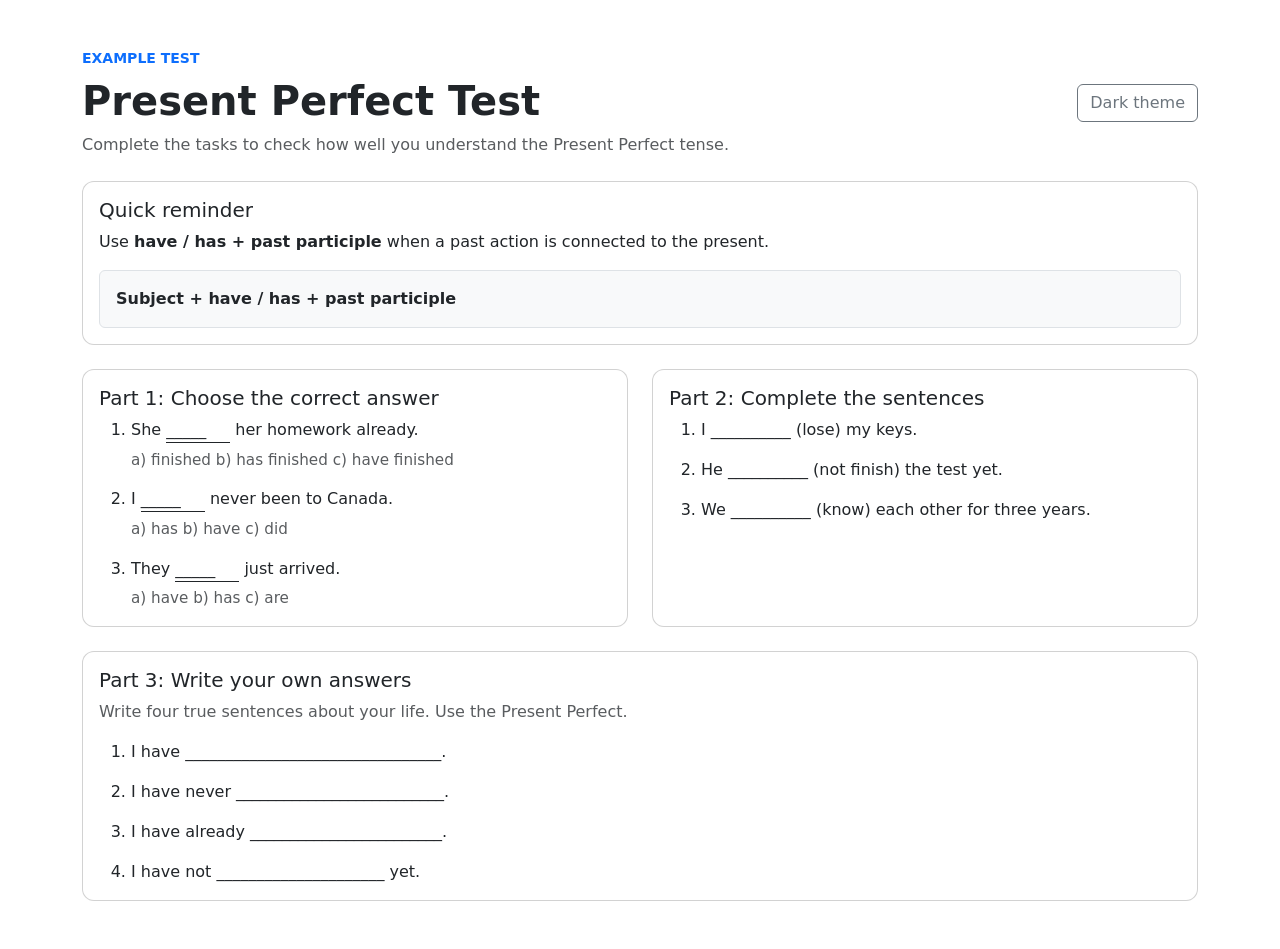
==== example/index.html @ 0cc06f7f "Reset the template to one example page Keep the repository as a clean reusable GitHub Pages template" ====
<!doctype html>
<html lang="en" data-bs-theme="light">
  <head>
    <meta charset="utf-8" />
    <meta name="viewport" content="width=device-width, initial-scale=1" />
    <meta name="description" content="Present Perfect test example for English homework pages." />
    <title>Present Perfect Test Example</title>
    <link
      href="https://cdn.jsdelivr.net/npm/bootstrap@5.3.3/dist/css/bootstrap.min.css"
      rel="stylesheet"
      integrity="sha384-QWTKZyjpPEjISv5WaRU9Oer+R4JWeY60nQxYfktGOuQ1Pd1zYhz+N1meN+M2Dmx"
      crossorigin="anonymous"
    />
    <link rel="stylesheet" href="style.css" />
  </head>
  <body>
    <main class="container py-4 py-md-5">
      <header class="d-flex flex-column flex-md-row align-items-start align-items-md-center justify-content-between gap-3 mb-4">
        <div>
          <p class="text-primary fw-semibold text-uppercase small mb-2">Example test</p>
          <h1 class="display-6 fw-bold mb-2">Present Perfect Test</h1>
          <p class="text-body-secondary mb-0">
            Complete the tasks to check how well you understand the Present Perfect tense.
          </p>
        </div>

        <button class="btn btn-outline-secondary" type="button" id="themeToggle" aria-pressed="false">
          Dark theme
        </button>
      </header>

      <section class="card mb-4">
        <div class="card-body">
          <h2 class="h5 card-title">Quick reminder</h2>
          <p class="card-text mb-3">
            Use <strong>have / has + past participle</strong> when a past action is connected to the present.
          </p>
          <div class="formula rounded border p-3">
            Subject + have / has + past participle
          </div>
        </div>
      </section>

      <section class="row g-4">
        <div class="col-12 col-lg-6">
          <article class="card h-100">
            <div class="card-body">
              <h2 class="h5 card-title">Part 1: Choose the correct answer</h2>
              <ol class="mb-0">
                <li class="mb-3">
                  She <span class="blank">_____</span> her homework already.
                  <div class="answers">a) finished b) has finished c) have finished</div>
                </li>
                <li class="mb-3">
                  I <span class="blank">_____</span> never been to Canada.
                  <div class="answers">a) has b) have c) did</div>
                </li>
                <li>
                  They <span class="blank">_____</span> just arrived.
                  <div class="answers">a) have b) has c) are</div>
                </li>
              </ol>
            </div>
          </article>
        </div>

        <div class="col-12 col-lg-6">
          <article class="card h-100">
            <div class="card-body">
              <h2 class="h5 card-title">Part 2: Complete the sentences</h2>
              <ol class="mb-0">
                <li class="mb-3">I __________ (lose) my keys.</li>
                <li class="mb-3">He __________ (not finish) the test yet.</li>
                <li>We __________ (know) each other for three years.</li>
              </ol>
            </div>
          </article>
        </div>

        <div class="col-12">
          <article class="card">
            <div class="card-body">
              <h2 class="h5 card-title">Part 3: Write your own answers</h2>
              <p class="text-body-secondary">
                Write four true sentences about your life. Use the Present Perfect.
              </p>
              <ol class="mb-0">
                <li class="mb-3">I have ________________________________.</li>
                <li class="mb-3">I have never __________________________.</li>
                <li class="mb-3">I have already ________________________.</li>
                <li>I have not _____________________ yet.</li>
              </ol>
            </div>
          </article>
        </div>
      </section>
    </main>

    <script
      src="https://cdn.jsdelivr.net/npm/bootstrap@5.3.3/dist/js/bootstrap.bundle.min.js"
      integrity="sha384-YvpcrYf0tY3lHB60NNkmXc5s9fDVZLESaAA55NDzOxhy9GkcIdslK1eN7N6jIeHz"
      crossorigin="anonymous"
    ></script>
    <script>
      const root = document.documentElement;
      const button = document.getElementById("themeToggle");
      const savedTheme = localStorage.getItem("theme") || "light";

      function setTheme(theme) {
        root.setAttribute("data-bs-theme", theme);
        localStorage.setItem("theme", theme);
        button.textContent = theme === "dark" ? "Light theme" : "Dark theme";
        button.setAttribute("aria-pressed", String(theme === "dark"));
      }

      setTheme(savedTheme);

      button.addEventListener("click", () => {
        const current = root.getAttribute("data-bs-theme");
        setTheme(current === "dark" ? "light" : "dark");
      });
    </script>
  </body>
</html>
---- example/style.css ----
body {
  min-height: 100vh;
}

.card {
  border-radius: 0.75rem;
}

.formula {
  background: var(--bs-tertiary-bg);
  font-weight: 700;
}

.blank {
  display: inline-block;
  min-width: 4rem;
  border-bottom: 1px solid currentColor;
}

.answers {
  margin-top: 0.35rem;
  color: var(--bs-secondary-color);
  font-size: 0.95rem;
}

@media (max-width: 576px) {
  .display-6 {
    font-size: 2rem;
  }
}
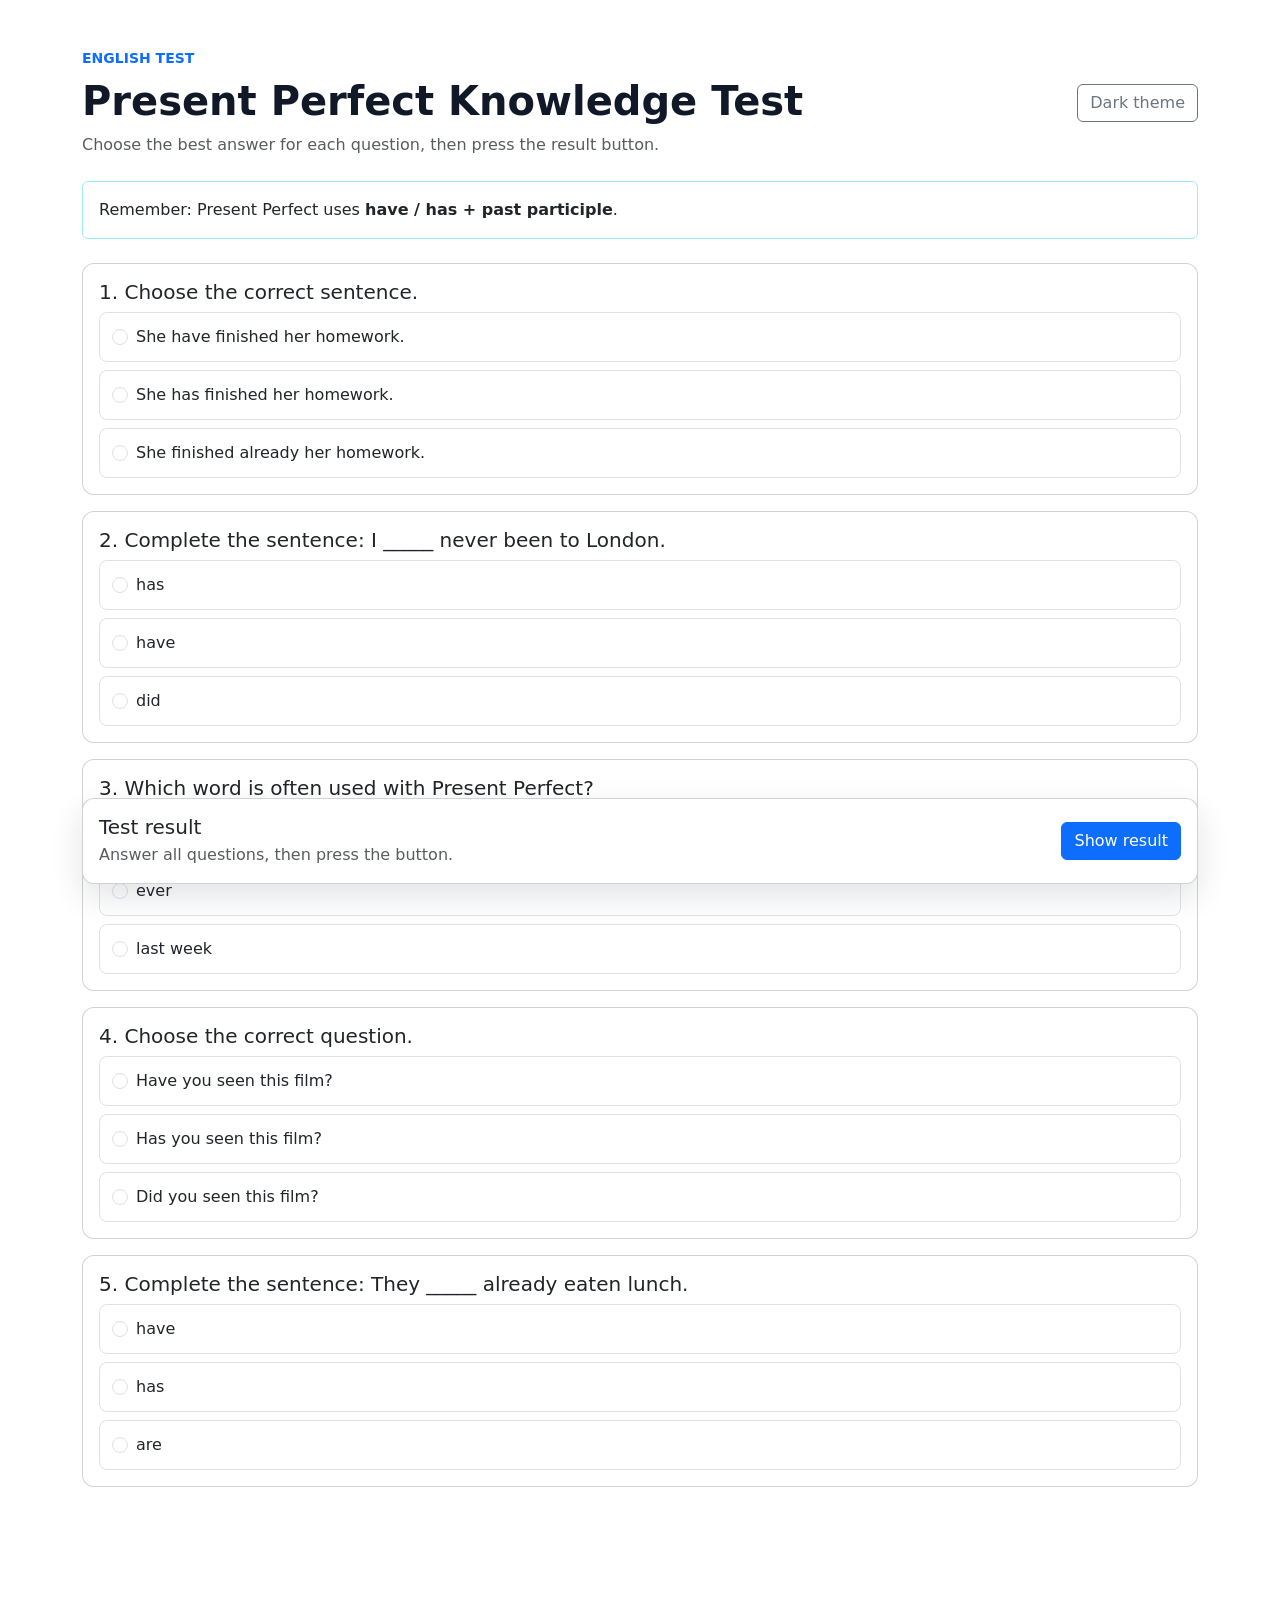
==== commit 9c0fccdf: "Make the example test theme explicit Replace the old example with the interactive Present Perfect te" ====
--- a/example/index.html
+++ b/example/index.html
@@ -3,24 +3,24 @@
   <head>
     <meta charset="utf-8" />
     <meta name="viewport" content="width=device-width, initial-scale=1" />
-    <meta name="description" content="Present Perfect test example for English homework pages." />
-    <title>Present Perfect Test Example</title>
+    <meta name="description" content="Interactive Present Perfect knowledge test." />
+    <title>Present Perfect Knowledge Test</title>
     <link
       href="https://cdn.jsdelivr.net/npm/bootstrap@5.3.3/dist/css/bootstrap.min.css"
       rel="stylesheet"
-      integrity="sha384-QWTKZyjpPEjISv5WaRU9Oer+R4JWeY60nQxYfktGOuQ1Pd1zYhz+N1meN+M2Dmx"
+      integrity="sha384-QWTKZyjpPEjISv5WaRU9OFeRpok6YctnYmDr5pNlyT2bRjXh0JMhjY6hW+ALEwIH"
       crossorigin="anonymous"
     />
     <link rel="stylesheet" href="style.css" />
   </head>
   <body>
     <main class="container py-4 py-md-5">
-      <header class="d-flex flex-column flex-md-row align-items-start align-items-md-center justify-content-between gap-3 mb-4">
+      <header class="d-flex flex-column flex-lg-row align-items-start align-items-lg-center justify-content-between gap-3 mb-4">
         <div>
-          <p class="text-primary fw-semibold text-uppercase small mb-2">Example test</p>
-          <h1 class="display-6 fw-bold mb-2">Present Perfect Test</h1>
+          <p class="text-primary fw-semibold text-uppercase small mb-2">English test</p>
+          <h1 class="display-6 fw-bold mb-2">Present Perfect Knowledge Test</h1>
           <p class="text-body-secondary mb-0">
-            Complete the tasks to check how well you understand the Present Perfect tense.
+            Choose the best answer for each question, then press the result button.
           </p>
         </div>
 
@@ -29,71 +29,125 @@
         </button>
       </header>
 
-      <section class="card mb-4">
-        <div class="card-body">
-          <h2 class="h5 card-title">Quick reminder</h2>
-          <p class="card-text mb-3">
-            Use <strong>have / has + past participle</strong> when a past action is connected to the present.
-          </p>
-          <div class="formula rounded border p-3">
-            Subject + have / has + past participle
+      <section class="alert alert-info mb-4" role="note">
+        Remember: Present Perfect uses <strong>have / has + past participle</strong>.
+      </section>
+
+      <form id="testForm" class="vstack gap-3">
+        <section class="card">
+          <div class="card-body">
+            <h2 class="h5 card-title">1. Choose the correct sentence.</h2>
+            <div class="vstack gap-2">
+              <label class="form-check">
+                <input class="form-check-input" type="radio" name="q1" value="0" />
+                <span class="form-check-label">She have finished her homework.</span>
+              </label>
+              <label class="form-check">
+                <input class="form-check-input" type="radio" name="q1" value="1" />
+                <span class="form-check-label">She has finished her homework.</span>
+              </label>
+              <label class="form-check">
+                <input class="form-check-input" type="radio" name="q1" value="0" />
+                <span class="form-check-label">She finished already her homework.</span>
+              </label>
+            </div>
+          </div>
+        </section>
+
+        <section class="card">
+          <div class="card-body">
+            <h2 class="h5 card-title">2. Complete the sentence: I _____ never been to London.</h2>
+            <div class="vstack gap-2">
+              <label class="form-check">
+                <input class="form-check-input" type="radio" name="q2" value="0" />
+                <span class="form-check-label">has</span>
+              </label>
+              <label class="form-check">
+                <input class="form-check-input" type="radio" name="q2" value="1" />
+                <span class="form-check-label">have</span>
+              </label>
+              <label class="form-check">
+                <input class="form-check-input" type="radio" name="q2" value="0" />
+                <span class="form-check-label">did</span>
+              </label>
+            </div>
+          </div>
+        </section>
+
+        <section class="card">
+          <div class="card-body">
+            <h2 class="h5 card-title">3. Which word is often used with Present Perfect?</h2>
+            <div class="vstack gap-2">
+              <label class="form-check">
+                <input class="form-check-input" type="radio" name="q3" value="0" />
+                <span class="form-check-label">yesterday</span>
+              </label>
+              <label class="form-check">
+                <input class="form-check-input" type="radio" name="q3" value="1" />
+                <span class="form-check-label">ever</span>
+              </label>
+              <label class="form-check">
+                <input class="form-check-input" type="radio" name="q3" value="0" />
+                <span class="form-check-label">last week</span>
+              </label>
+            </div>
+          </div>
+        </section>
+
+        <section class="card">
+          <div class="card-body">
+            <h2 class="h5 card-title">4. Choose the correct question.</h2>
+            <div class="vstack gap-2">
+              <label class="form-check">
+                <input class="form-check-input" type="radio" name="q4" value="1" />
+                <span class="form-check-label">Have you seen this film?</span>
+              </label>
+              <label class="form-check">
+                <input class="form-check-input" type="radio" name="q4" value="0" />
+                <span class="form-check-label">Has you seen this film?</span>
+              </label>
+              <label class="form-check">
+                <input class="form-check-input" type="radio" name="q4" value="0" />
+                <span class="form-check-label">Did you seen this film?</span>
+              </label>
+            </div>
+          </div>
+        </section>
+
+        <section class="card">
+          <div class="card-body">
+            <h2 class="h5 card-title">5. Complete the sentence: They _____ already eaten lunch.</h2>
+            <div class="vstack gap-2">
+              <label class="form-check">
+                <input class="form-check-input" type="radio" name="q5" value="1" />
+                <span class="form-check-label">have</span>
+              </label>
+              <label class="form-check">
+                <input class="form-check-input" type="radio" name="q5" value="0" />
+                <span class="form-check-label">has</span>
+              </label>
+              <label class="form-check">
+                <input class="form-check-input" type="radio" name="q5" value="0" />
+                <span class="form-check-label">are</span>
+              </label>
+            </div>
+          </div>
+        </section>
+
+        <div class="result-panel card">
+          <div class="card-body d-flex flex-column flex-md-row align-items-start align-items-md-center justify-content-between gap-3">
+            <div>
+              <h2 class="h5 mb-1">Test result</h2>
+              <p class="text-body-secondary mb-0" id="resultText">
+                Answer all questions, then press the button.
+              </p>
+            </div>
+            <button class="btn btn-primary" type="button" id="resultButton">
+              Show result
+            </button>
           </div>
         </div>
-      </section>
-
-      <section class="row g-4">
-        <div class="col-12 col-lg-6">
-          <article class="card h-100">
-            <div class="card-body">
-              <h2 class="h5 card-title">Part 1: Choose the correct answer</h2>
-              <ol class="mb-0">
-                <li class="mb-3">
-                  She <span class="blank">_____</span> her homework already.
-                  <div class="answers">a) finished b) has finished c) have finished</div>
-                </li>
-                <li class="mb-3">
-                  I <span class="blank">_____</span> never been to Canada.
-                  <div class="answers">a) has b) have c) did</div>
-                </li>
-                <li>
-                  They <span class="blank">_____</span> just arrived.
-                  <div class="answers">a) have b) has c) are</div>
-                </li>
-              </ol>
-            </div>
-          </article>
-        </div>
-
-        <div class="col-12 col-lg-6">
-          <article class="card h-100">
-            <div class="card-body">
-              <h2 class="h5 card-title">Part 2: Complete the sentences</h2>
-              <ol class="mb-0">
-                <li class="mb-3">I __________ (lose) my keys.</li>
-                <li class="mb-3">He __________ (not finish) the test yet.</li>
-                <li>We __________ (know) each other for three years.</li>
-              </ol>
-            </div>
-          </article>
-        </div>
-
-        <div class="col-12">
-          <article class="card">
-            <div class="card-body">
-              <h2 class="h5 card-title">Part 3: Write your own answers</h2>
-              <p class="text-body-secondary">
-                Write four true sentences about your life. Use the Present Perfect.
-              </p>
-              <ol class="mb-0">
-                <li class="mb-3">I have ________________________________.</li>
-                <li class="mb-3">I have never __________________________.</li>
-                <li class="mb-3">I have already ________________________.</li>
-                <li>I have not _____________________ yet.</li>
-              </ol>
-            </div>
-          </article>
-        </div>
-      </section>
+      </form>
     </main>
 
     <script
@@ -103,22 +157,56 @@
     ></script>
     <script>
       const root = document.documentElement;
-      const button = document.getElementById("themeToggle");
-      const savedTheme = localStorage.getItem("theme") || "light";
+      const themeButton = document.getElementById("themeToggle");
+      const resultButton = document.getElementById("resultButton");
+      const resultText = document.getElementById("resultText");
+      const questionNames = ["q1", "q2", "q3", "q4", "q5"];
+      const themeStorageKey = "example-theme";
+      const savedTheme = localStorage.getItem(themeStorageKey);
+      const initialTheme = savedTheme === "dark" ? "dark" : "light";
 
       function setTheme(theme) {
         root.setAttribute("data-bs-theme", theme);
-        localStorage.setItem("theme", theme);
-        button.textContent = theme === "dark" ? "Light theme" : "Dark theme";
-        button.setAttribute("aria-pressed", String(theme === "dark"));
+        localStorage.setItem(themeStorageKey, theme);
+        themeButton.textContent = theme === "dark" ? "Light theme" : "Dark theme";
+        themeButton.setAttribute("aria-pressed", String(theme === "dark"));
       }
 
-      setTheme(savedTheme);
-
-      button.addEventListener("click", () => {
+      function showResult() {
+        let answered = 0;
+        let score = 0;
+
+        for (const name of questionNames) {
+          const selected = document.querySelector(`input[name="${name}"]:checked`);
+          if (selected) {
+            answered += 1;
+            score += Number(selected.value);
+          }
+        }
+
+        if (answered < questionNames.length) {
+          resultText.textContent = `Please answer all questions. You answered ${answered} of ${questionNames.length}.`;
+          resultText.className = "text-warning mb-0";
+          return;
+        }
+
+        const percent = Math.round((score / questionNames.length) * 100);
+        const feedback = percent >= 80
+          ? "Great work. You understand the Present Perfect well."
+          : percent >= 60
+            ? "Good start. Review the examples and try again."
+            : "Review have / has + past participle and practise again.";
+
+        resultText.textContent = `Your result: ${score}/${questionNames.length} (${percent}%). ${feedback}`;
+        resultText.className = percent >= 80 ? "text-success mb-0" : "text-danger mb-0";
+      }
+
+      setTheme(initialTheme);
+      themeButton.addEventListener("click", () => {
         const current = root.getAttribute("data-bs-theme");
         setTheme(current === "dark" ? "light" : "dark");
       });
+      resultButton.addEventListener("click", showResult);
     </script>
   </body>
 </html>
--- a/example/style.css
+++ b/example/style.css
@@ -1,30 +1,58 @@
+:root,
+[data-bs-theme="light"] {
+  color-scheme: light;
+  --app-bg: #ffffff;
+  --app-fg: #111827;
+  --app-card-shadow: 0 0.75rem 2rem rgba(15, 23, 42, 0.12);
+}
+
+[data-bs-theme="dark"] {
+  color-scheme: dark;
+  --app-bg: #0f172a;
+  --app-fg: #f8fafc;
+  --app-card-shadow: 0 0.75rem 2rem rgba(0, 0, 0, 0.35);
+}
+
 body {
   min-height: 100vh;
+  color: var(--app-fg);
+  background: var(--app-bg);
+}
+
+.card,
+.form-check,
+.alert {
+  color: var(--bs-body-color);
+  background-color: var(--bs-body-bg);
 }
 
 .card {
   border-radius: 0.75rem;
 }
 
-.formula {
-  background: var(--bs-tertiary-bg);
-  font-weight: 700;
+.form-check {
+  margin: 0;
+  padding: 0.75rem 0.75rem 0.75rem 2.25rem;
+  border: 1px solid var(--bs-border-color);
+  border-radius: 0.5rem;
 }
 
-.blank {
-  display: inline-block;
-  min-width: 4rem;
-  border-bottom: 1px solid currentColor;
+.form-check:hover {
+  background: var(--bs-tertiary-bg);
 }
 
-.answers {
-  margin-top: 0.35rem;
-  color: var(--bs-secondary-color);
-  font-size: 0.95rem;
+.result-panel {
+  position: sticky;
+  bottom: 1rem;
+  box-shadow: var(--app-card-shadow);
 }
 
 @media (max-width: 576px) {
   .display-6 {
     font-size: 2rem;
   }
+
+  .result-panel {
+    position: static;
+  }
 }
